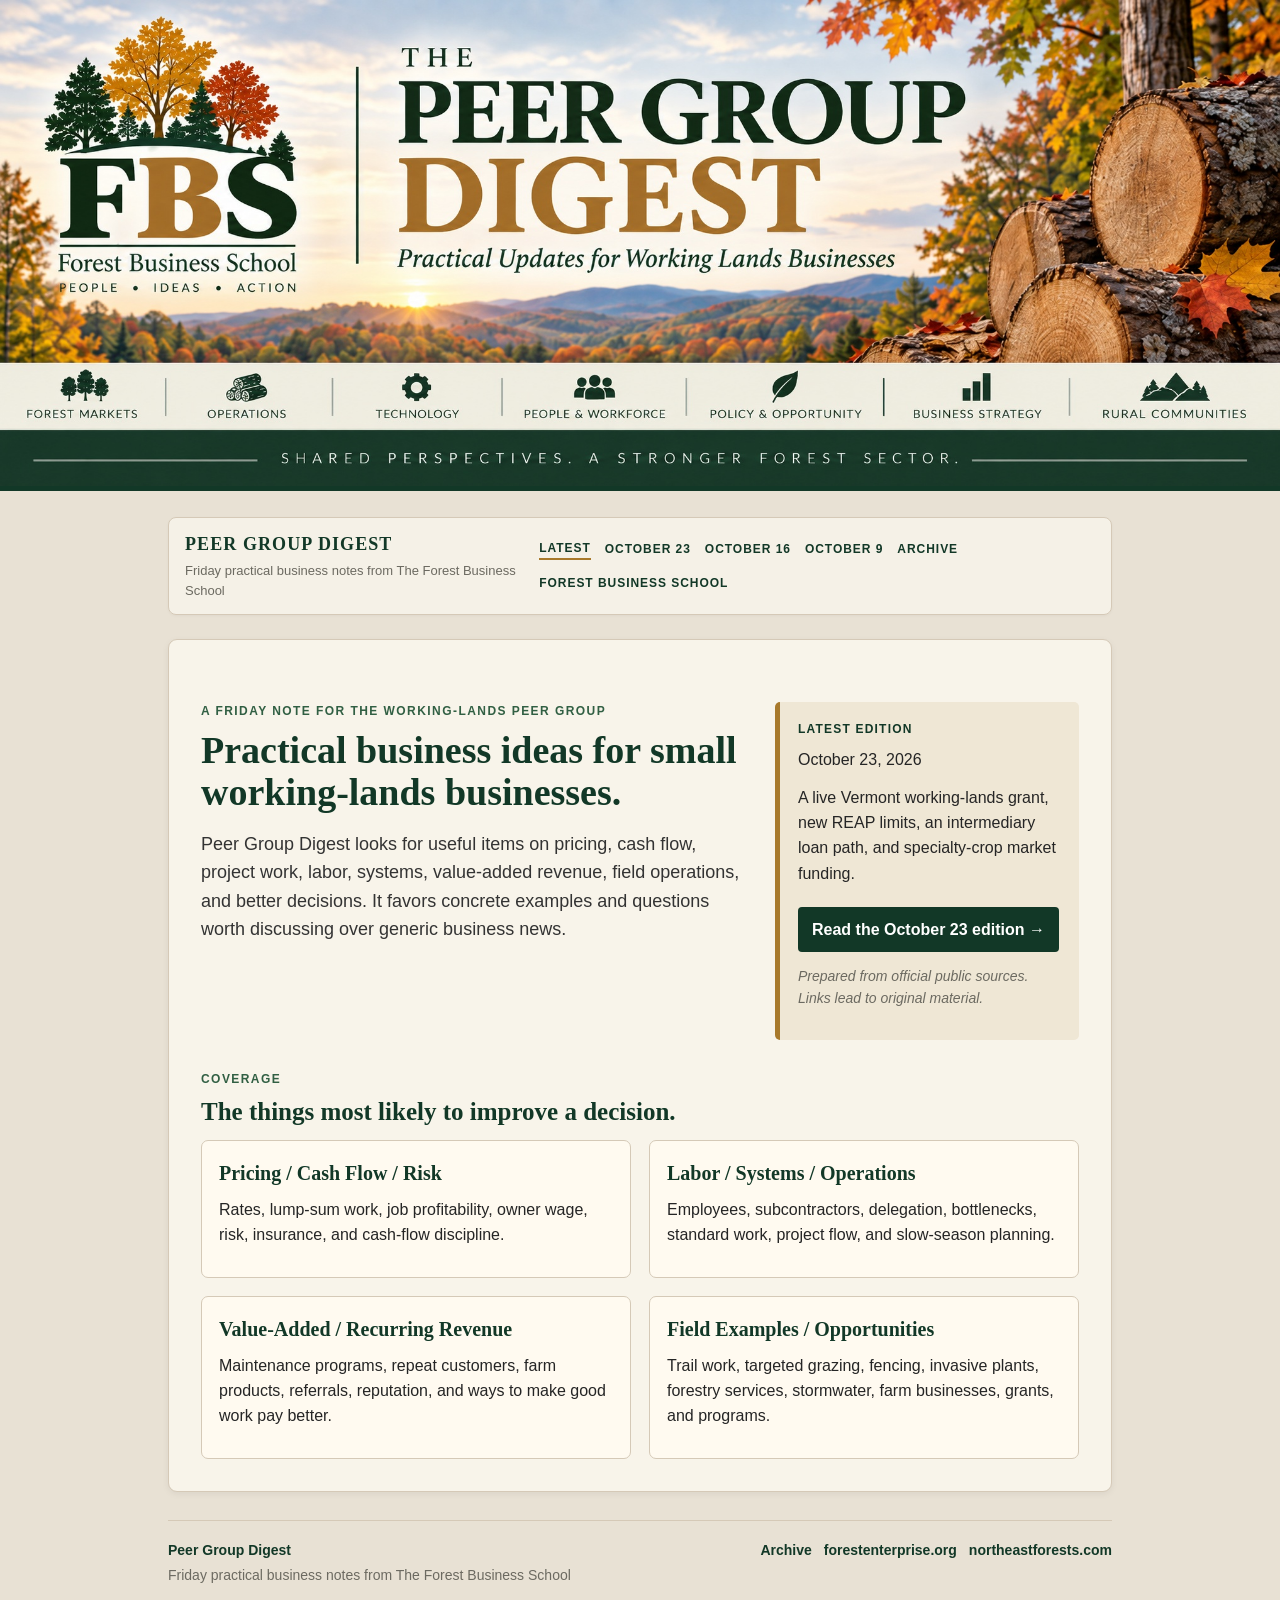
==== index.html @ 653878ef "Publish October 23 Peer Group Digest" ====
<!doctype html>
<html lang="en"><head><meta charset="utf-8"><meta name="viewport" content="width=device-width, initial-scale=1"><title>Peer Group Digest — The Forest Business School</title><meta name="description" content="A Friday practical business digest for Forest Business School peer group members."><link rel="canonical" href="https://peer.vtfbs.com/"><meta property="og:type" content="website"><meta property="og:title" content="Peer Group Digest"><meta property="og:description" content="Friday practical business notes for working-lands small business owners."><meta property="og:url" content="https://peer.vtfbs.com/"><meta property="og:image" content="https://peer.vtfbs.com/assets/peer-header.jpg"><meta name="twitter:card" content="summary_large_image"><meta name="twitter:image" content="https://peer.vtfbs.com/assets/peer-header.jpg"><meta name="theme-color" content="#123827"><link rel="stylesheet" href="/assets/styles.css?v=20260911b"></head><body>
<div class="image-masthead"><img src="/assets/peer-header.jpg?v=20260911" alt="The Peer Group Digest — Forest Business School"></div><div class="page-shell"><header class="site-header"><div class="brand-block"><a class="brand" href="/">Peer Group Digest</a><p class="tagline">Friday practical business notes from The Forest Business School</p></div><nav class="site-nav" aria-label="Primary navigation"><a class="active" href="/">Latest</a><a href="/2026/10/23/">October 23</a><a href="/2026/10/16/">October 16</a><a href="/2026/10/09/">October 9</a><a href="/archive/">Archive</a><a href="https://www.forestenterprise.org">Forest Business School</a></nav></header><main><section class="intro-grid"><div class="intro-copy"><p class="eyebrow">A Friday note for the working-lands peer group</p><h1>Practical business ideas for small working-lands businesses.</h1><p class="dek">Peer Group Digest looks for useful items on pricing, cash flow, project work, labor, systems, value-added revenue, field operations, and better decisions. It favors concrete examples and questions worth discussing over generic business news.</p></div><aside class="briefing-note"><p class="briefing-label">Latest edition</p><p>October 23, 2026</p><p>A live Vermont working-lands grant, new REAP limits, an intermediary loan path, and specialty-crop market funding.</p><p><a class="button-link" href="/2026/10/23/">Read the October 23 edition →</a></p><p class="source-note"><em>Prepared from official public sources. Links lead to original material.</em></p></aside></section><section class="coverage-section" aria-labelledby="coverage-heading"><p class="section-kicker">Coverage</p><h2 id="coverage-heading">The things most likely to improve a decision.</h2><div class="coverage-grid"><article><h3>Pricing / Cash Flow / Risk</h3><p>Rates, lump-sum work, job profitability, owner wage, risk, insurance, and cash-flow discipline.</p></article><article><h3>Labor / Systems / Operations</h3><p>Employees, subcontractors, delegation, bottlenecks, standard work, project flow, and slow-season planning.</p></article><article><h3>Value-Added / Recurring Revenue</h3><p>Maintenance programs, repeat customers, farm products, referrals, reputation, and ways to make good work pay better.</p></article><article><h3>Field Examples / Opportunities</h3><p>Trail work, targeted grazing, fencing, invasive plants, forestry services, stormwater, farm businesses, grants, and programs.</p></article></div></section></main><footer class="site-footer"><div><p class="footer-title">Peer Group Digest</p><p>Friday practical business notes from The Forest Business School</p></div><div class="footer-links"><a href="/archive/">Archive</a><a href="https://www.forestenterprise.org">forestenterprise.org</a><a href="https://www.northeastforests.com">northeastforests.com</a></div></footer></div></body></html>
---- assets/styles.css ----
:root{--forest:#123827;--forest-2:#244a34;--forest-3:#315f43;--gold:#a8792b;--paper:#f8f4ea;--bg:#e8e1d4;--ink:#252525;--muted:#6c6a61;--line:#d5c9b7;--accent:#efe7d5;--card:#fffaf0}*{box-sizing:border-box}html{scroll-behavior:smooth}body{margin:0;background:var(--bg);color:var(--ink);font-family:Arial,Helvetica,sans-serif;font-size:16px;line-height:1.58}.image-masthead{background:var(--forest);line-height:0;border-bottom:5px solid var(--forest)}.image-masthead img{display:block;width:100%;height:auto;margin:0 auto}.page-shell{max-width:980px;margin:0 auto;padding:26px 18px 42px}.site-header{display:flex;justify-content:space-between;gap:20px;align-items:center;background:rgba(248,244,234,.88);border:1px solid var(--line);border-radius:8px;padding:12px 16px;margin-bottom:24px;box-shadow:0 1px 3px rgba(0,0,0,.04)}.brand{font-family:Georgia,serif;font-size:18px;letter-spacing:.06em;text-decoration:none;color:var(--forest);font-weight:700;text-transform:uppercase}.tagline{margin:2px 0 0;color:var(--muted);font-size:13px}.site-nav{display:flex;gap:14px;flex-wrap:wrap;align-items:center}.site-nav a{font-size:12px;text-transform:uppercase;letter-spacing:.08em;color:var(--forest);text-decoration:none}.site-nav a.active{border-bottom:2px solid var(--gold)}main{background:var(--paper);border:1px solid var(--line);padding:32px;border-radius:9px;box-shadow:0 2px 7px rgba(0,0,0,.06)}.intro-grid{display:grid;grid-template-columns:1.7fr .95fr;gap:30px;align-items:start}.eyebrow,.section-kicker{font-size:12px;letter-spacing:.12em;text-transform:uppercase;color:var(--forest-3);font-weight:700;margin:0 0 8px}.intro-copy h1,.edition-header h1{font-family:Georgia,serif;color:var(--forest);font-size:38px;line-height:1.12;margin:0 0 16px}.dek{font-size:18px;color:#333;margin:0}.briefing-note{background:var(--accent);border-left:5px solid var(--gold);padding:18px;border-radius:5px}.briefing-label{font-size:12px;text-transform:uppercase;letter-spacing:.1em;color:var(--forest);font-weight:700;margin:0 0 8px}.source-note{color:var(--muted);font-size:14px}.coverage-section,.latest-section,section{margin-top:30px}.coverage-grid{display:grid;grid-template-columns:1fr 1fr;gap:18px}.coverage-grid article,.card{border:1px solid var(--line);background:var(--card);border-radius:7px;padding:17px}.coverage-grid h3,.card h3{font-family:Georgia,serif;color:var(--forest);margin:0 0 7px;font-size:20px}h2{font-family:Georgia,serif;color:var(--forest);font-size:25px;line-height:1.22;margin:0 0 12px}p{margin:0 0 13px}.morning-list{padding-left:20px;margin-top:8px}.morning-list li{margin-bottom:9px}.edition-header{border-bottom:1px solid var(--line);padding-bottom:18px;margin-top:0}.edition-header p{margin-bottom:6px}.item{border-top:1px solid var(--line);padding-top:24px}.item:first-of-type{border-top:0}.note{background:var(--card);border-left:4px solid var(--forest-3);padding:12px 14px;margin:10px 0;border-radius:4px}.note p{margin:0 0 6px}.note p:last-child{margin-bottom:0}a{color:var(--forest);font-weight:700}.read-edition{display:inline-block;margin-top:8px;text-decoration:none;color:var(--forest)}.button-link{display:inline-block;background:var(--forest);color:#fff!important;text-decoration:none;border-radius:4px;padding:10px 14px;margin-top:8px}.site-footer{display:flex;justify-content:space-between;gap:18px;border-top:1px solid var(--line);padding-top:18px;margin-top:28px;color:var(--muted);font-size:14px}.footer-title{font-weight:700;color:var(--forest);margin-bottom:2px}.footer-links{display:flex;gap:12px;flex-wrap:wrap}.footer-links a{color:var(--forest);text-decoration:none}@media(max-width:700px){.image-masthead{border-bottom-width:3px}.page-shell{padding:16px 12px 28px}.site-header,.site-footer{display:block}.site-nav{margin-top:12px}.brand{font-size:15px}.tagline{font-size:12px}main{padding:20px 16px}.intro-grid,.coverage-grid{grid-template-columns:1fr}.intro-copy h1,.edition-header h1{font-size:28px}.dek{font-size:16px}h2{font-size:22px}.coverage-grid article,.card{padding:14px}}
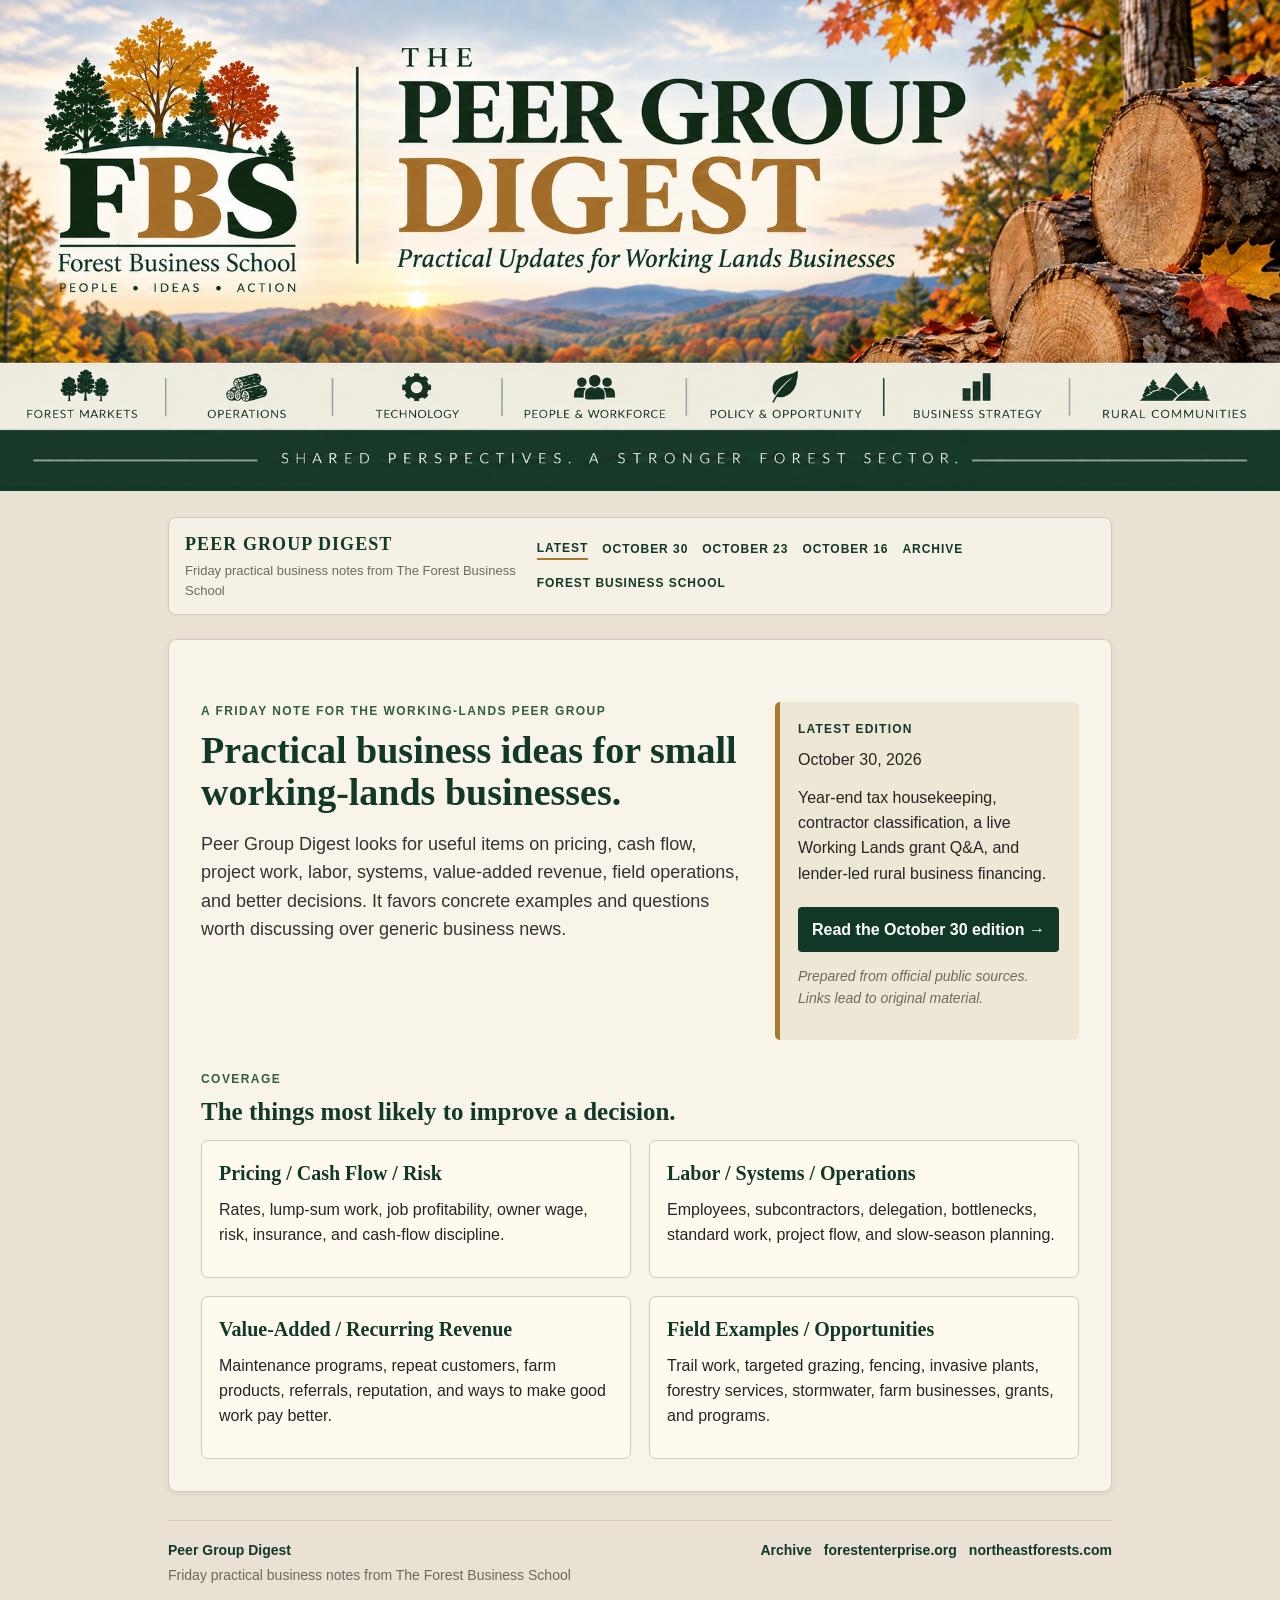
==== commit a10ca965: "Publish October 30 Peer Group Digest" ====
--- a/index.html
+++ b/index.html
@@ -1,3 +1,3 @@
 <!doctype html>
 <html lang="en"><head><meta charset="utf-8"><meta name="viewport" content="width=device-width, initial-scale=1"><title>Peer Group Digest — The Forest Business School</title><meta name="description" content="A Friday practical business digest for Forest Business School peer group members."><link rel="canonical" href="https://peer.vtfbs.com/"><meta property="og:type" content="website"><meta property="og:title" content="Peer Group Digest"><meta property="og:description" content="Friday practical business notes for working-lands small business owners."><meta property="og:url" content="https://peer.vtfbs.com/"><meta property="og:image" content="https://peer.vtfbs.com/assets/peer-header.jpg"><meta name="twitter:card" content="summary_large_image"><meta name="twitter:image" content="https://peer.vtfbs.com/assets/peer-header.jpg"><meta name="theme-color" content="#123827"><link rel="stylesheet" href="/assets/styles.css?v=20260911b"></head><body>
-<div class="image-masthead"><img src="/assets/peer-header.jpg?v=20260911" alt="The Peer Group Digest — Forest Business School"></div><div class="page-shell"><header class="site-header"><div class="brand-block"><a class="brand" href="/">Peer Group Digest</a><p class="tagline">Friday practical business notes from The Forest Business School</p></div><nav class="site-nav" aria-label="Primary navigation"><a class="active" href="/">Latest</a><a href="/2026/10/23/">October 23</a><a href="/2026/10/16/">October 16</a><a href="/2026/10/09/">October 9</a><a href="/archive/">Archive</a><a href="https://www.forestenterprise.org">Forest Business School</a></nav></header><main><section class="intro-grid"><div class="intro-copy"><p class="eyebrow">A Friday note for the working-lands peer group</p><h1>Practical business ideas for small working-lands businesses.</h1><p class="dek">Peer Group Digest looks for useful items on pricing, cash flow, project work, labor, systems, value-added revenue, field operations, and better decisions. It favors concrete examples and questions worth discussing over generic business news.</p></div><aside class="briefing-note"><p class="briefing-label">Latest edition</p><p>October 23, 2026</p><p>A live Vermont working-lands grant, new REAP limits, an intermediary loan path, and specialty-crop market funding.</p><p><a class="button-link" href="/2026/10/23/">Read the October 23 edition →</a></p><p class="source-note"><em>Prepared from official public sources. Links lead to original material.</em></p></aside></section><section class="coverage-section" aria-labelledby="coverage-heading"><p class="section-kicker">Coverage</p><h2 id="coverage-heading">The things most likely to improve a decision.</h2><div class="coverage-grid"><article><h3>Pricing / Cash Flow / Risk</h3><p>Rates, lump-sum work, job profitability, owner wage, risk, insurance, and cash-flow discipline.</p></article><article><h3>Labor / Systems / Operations</h3><p>Employees, subcontractors, delegation, bottlenecks, standard work, project flow, and slow-season planning.</p></article><article><h3>Value-Added / Recurring Revenue</h3><p>Maintenance programs, repeat customers, farm products, referrals, reputation, and ways to make good work pay better.</p></article><article><h3>Field Examples / Opportunities</h3><p>Trail work, targeted grazing, fencing, invasive plants, forestry services, stormwater, farm businesses, grants, and programs.</p></article></div></section></main><footer class="site-footer"><div><p class="footer-title">Peer Group Digest</p><p>Friday practical business notes from The Forest Business School</p></div><div class="footer-links"><a href="/archive/">Archive</a><a href="https://www.forestenterprise.org">forestenterprise.org</a><a href="https://www.northeastforests.com">northeastforests.com</a></div></footer></div></body></html>
+<div class="image-masthead"><img src="/assets/peer-header.jpg?v=20260911" alt="The Peer Group Digest — Forest Business School"></div><div class="page-shell"><header class="site-header"><div class="brand-block"><a class="brand" href="/">Peer Group Digest</a><p class="tagline">Friday practical business notes from The Forest Business School</p></div><nav class="site-nav" aria-label="Primary navigation"><a class="active" href="/">Latest</a><a href="/2026/10/30/">October 30</a><a href="/2026/10/23/">October 23</a><a href="/2026/10/16/">October 16</a><a href="/archive/">Archive</a><a href="https://www.forestenterprise.org">Forest Business School</a></nav></header><main><section class="intro-grid"><div class="intro-copy"><p class="eyebrow">A Friday note for the working-lands peer group</p><h1>Practical business ideas for small working-lands businesses.</h1><p class="dek">Peer Group Digest looks for useful items on pricing, cash flow, project work, labor, systems, value-added revenue, field operations, and better decisions. It favors concrete examples and questions worth discussing over generic business news.</p></div><aside class="briefing-note"><p class="briefing-label">Latest edition</p><p>October 30, 2026</p><p>Year-end tax housekeeping, contractor classification, a live Working Lands grant Q&amp;A, and lender-led rural business financing.</p><p><a class="button-link" href="/2026/10/30/">Read the October 30 edition →</a></p><p class="source-note"><em>Prepared from official public sources. Links lead to original material.</em></p></aside></section><section class="coverage-section" aria-labelledby="coverage-heading"><p class="section-kicker">Coverage</p><h2 id="coverage-heading">The things most likely to improve a decision.</h2><div class="coverage-grid"><article><h3>Pricing / Cash Flow / Risk</h3><p>Rates, lump-sum work, job profitability, owner wage, risk, insurance, and cash-flow discipline.</p></article><article><h3>Labor / Systems / Operations</h3><p>Employees, subcontractors, delegation, bottlenecks, standard work, project flow, and slow-season planning.</p></article><article><h3>Value-Added / Recurring Revenue</h3><p>Maintenance programs, repeat customers, farm products, referrals, reputation, and ways to make good work pay better.</p></article><article><h3>Field Examples / Opportunities</h3><p>Trail work, targeted grazing, fencing, invasive plants, forestry services, stormwater, farm businesses, grants, and programs.</p></article></div></section></main><footer class="site-footer"><div><p class="footer-title">Peer Group Digest</p><p>Friday practical business notes from The Forest Business School</p></div><div class="footer-links"><a href="/archive/">Archive</a><a href="https://www.forestenterprise.org">forestenterprise.org</a><a href="https://www.northeastforests.com">northeastforests.com</a></div></footer></div></body></html>
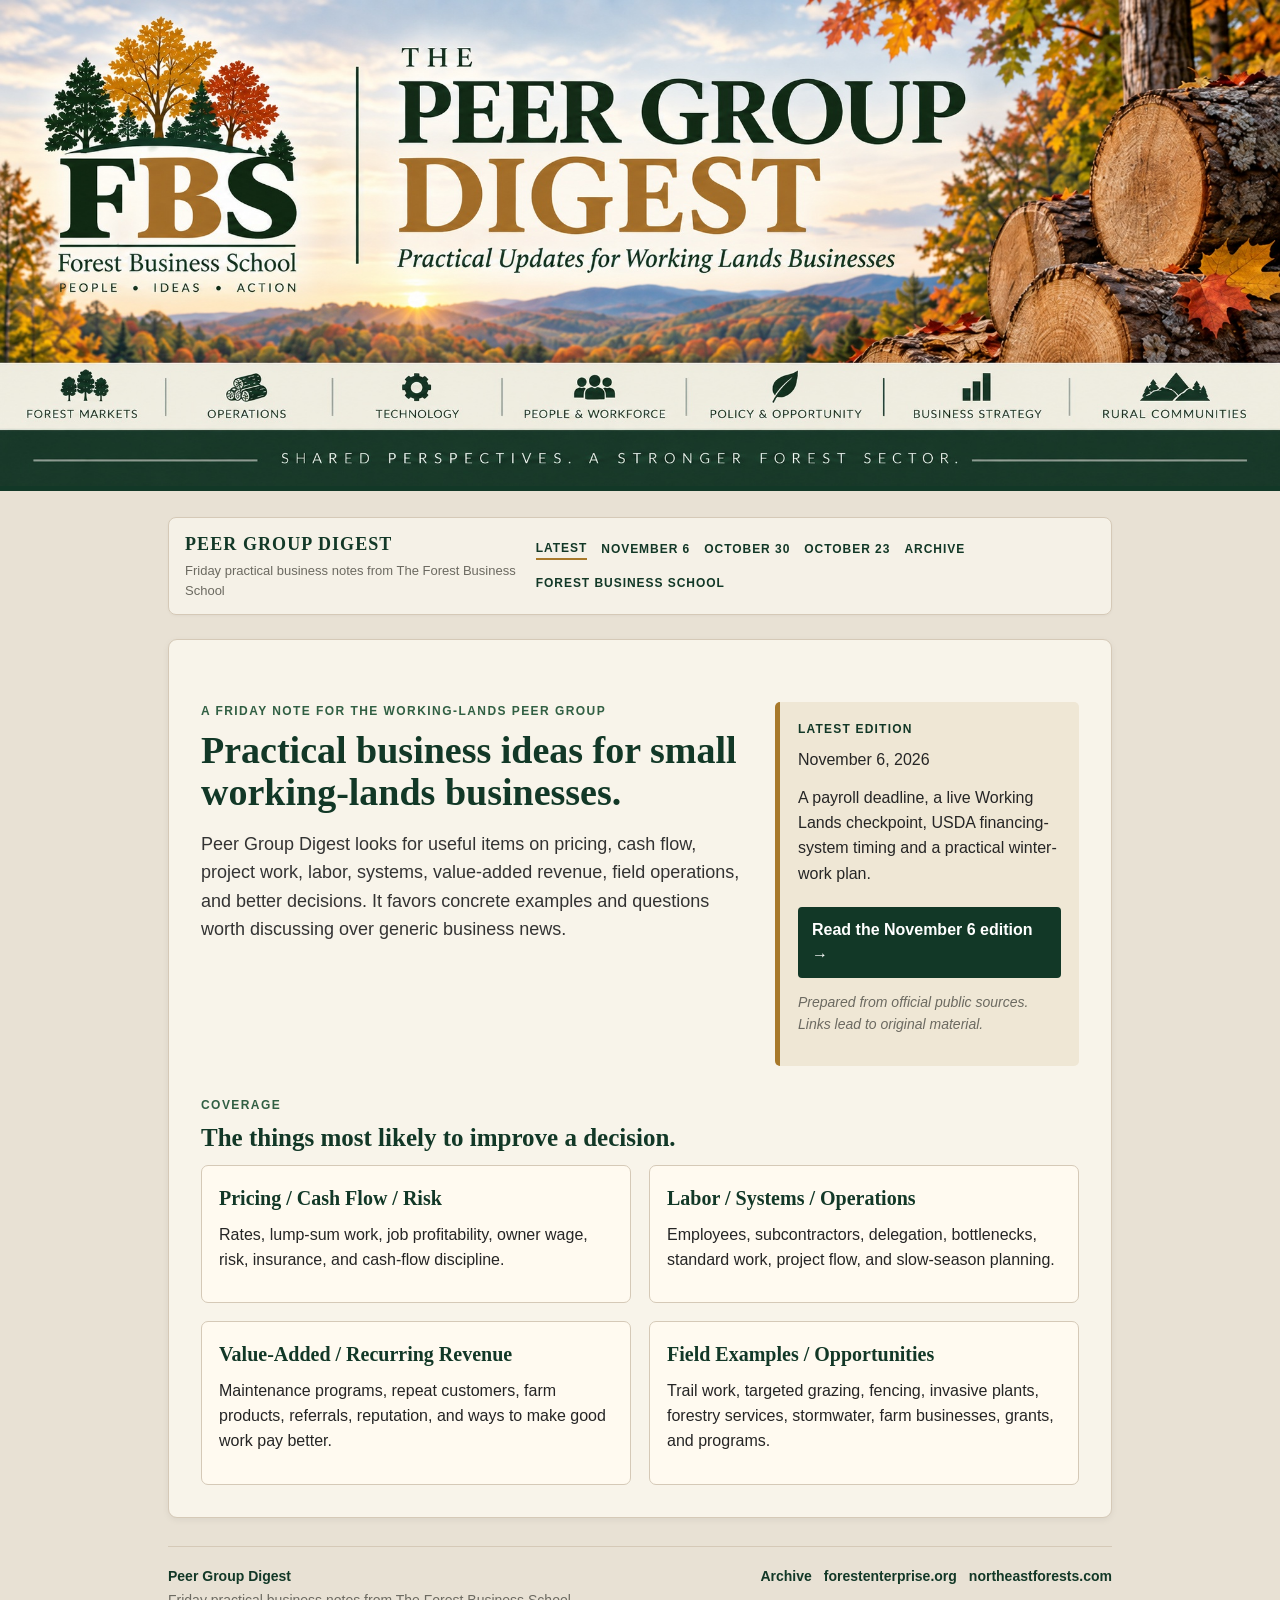
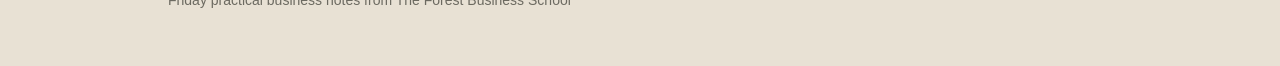
==== commit 50978bd0: "Publish November 6 Peer Group Digest" ====
--- a/index.html
+++ b/index.html
@@ -1,3 +1,3 @@
 <!doctype html>
 <html lang="en"><head><meta charset="utf-8"><meta name="viewport" content="width=device-width, initial-scale=1"><title>Peer Group Digest — The Forest Business School</title><meta name="description" content="A Friday practical business digest for Forest Business School peer group members."><link rel="canonical" href="https://peer.vtfbs.com/"><meta property="og:type" content="website"><meta property="og:title" content="Peer Group Digest"><meta property="og:description" content="Friday practical business notes for working-lands small business owners."><meta property="og:url" content="https://peer.vtfbs.com/"><meta property="og:image" content="https://peer.vtfbs.com/assets/peer-header.jpg"><meta name="twitter:card" content="summary_large_image"><meta name="twitter:image" content="https://peer.vtfbs.com/assets/peer-header.jpg"><meta name="theme-color" content="#123827"><link rel="stylesheet" href="/assets/styles.css?v=20260911b"></head><body>
-<div class="image-masthead"><img src="/assets/peer-header.jpg?v=20260911" alt="The Peer Group Digest — Forest Business School"></div><div class="page-shell"><header class="site-header"><div class="brand-block"><a class="brand" href="/">Peer Group Digest</a><p class="tagline">Friday practical business notes from The Forest Business School</p></div><nav class="site-nav" aria-label="Primary navigation"><a class="active" href="/">Latest</a><a href="/2026/10/30/">October 30</a><a href="/2026/10/23/">October 23</a><a href="/2026/10/16/">October 16</a><a href="/archive/">Archive</a><a href="https://www.forestenterprise.org">Forest Business School</a></nav></header><main><section class="intro-grid"><div class="intro-copy"><p class="eyebrow">A Friday note for the working-lands peer group</p><h1>Practical business ideas for small working-lands businesses.</h1><p class="dek">Peer Group Digest looks for useful items on pricing, cash flow, project work, labor, systems, value-added revenue, field operations, and better decisions. It favors concrete examples and questions worth discussing over generic business news.</p></div><aside class="briefing-note"><p class="briefing-label">Latest edition</p><p>October 30, 2026</p><p>Year-end tax housekeeping, contractor classification, a live Working Lands grant Q&amp;A, and lender-led rural business financing.</p><p><a class="button-link" href="/2026/10/30/">Read the October 30 edition →</a></p><p class="source-note"><em>Prepared from official public sources. Links lead to original material.</em></p></aside></section><section class="coverage-section" aria-labelledby="coverage-heading"><p class="section-kicker">Coverage</p><h2 id="coverage-heading">The things most likely to improve a decision.</h2><div class="coverage-grid"><article><h3>Pricing / Cash Flow / Risk</h3><p>Rates, lump-sum work, job profitability, owner wage, risk, insurance, and cash-flow discipline.</p></article><article><h3>Labor / Systems / Operations</h3><p>Employees, subcontractors, delegation, bottlenecks, standard work, project flow, and slow-season planning.</p></article><article><h3>Value-Added / Recurring Revenue</h3><p>Maintenance programs, repeat customers, farm products, referrals, reputation, and ways to make good work pay better.</p></article><article><h3>Field Examples / Opportunities</h3><p>Trail work, targeted grazing, fencing, invasive plants, forestry services, stormwater, farm businesses, grants, and programs.</p></article></div></section></main><footer class="site-footer"><div><p class="footer-title">Peer Group Digest</p><p>Friday practical business notes from The Forest Business School</p></div><div class="footer-links"><a href="/archive/">Archive</a><a href="https://www.forestenterprise.org">forestenterprise.org</a><a href="https://www.northeastforests.com">northeastforests.com</a></div></footer></div></body></html>
+<div class="image-masthead"><img src="/assets/peer-header.jpg?v=20260911" alt="The Peer Group Digest — Forest Business School"></div><div class="page-shell"><header class="site-header"><div class="brand-block"><a class="brand" href="/">Peer Group Digest</a><p class="tagline">Friday practical business notes from The Forest Business School</p></div><nav class="site-nav" aria-label="Primary navigation"><a class="active" href="/">Latest</a><a href="/2026/11/06/">November 6</a><a href="/2026/10/30/">October 30</a><a href="/2026/10/23/">October 23</a><a href="/archive/">Archive</a><a href="https://www.forestenterprise.org">Forest Business School</a></nav></header><main><section class="intro-grid"><div class="intro-copy"><p class="eyebrow">A Friday note for the working-lands peer group</p><h1>Practical business ideas for small working-lands businesses.</h1><p class="dek">Peer Group Digest looks for useful items on pricing, cash flow, project work, labor, systems, value-added revenue, field operations, and better decisions. It favors concrete examples and questions worth discussing over generic business news.</p></div><aside class="briefing-note"><p class="briefing-label">Latest edition</p><p>November 6, 2026</p><p>A payroll deadline, a live Working Lands checkpoint, USDA financing-system timing and a practical winter-work plan.</p><p><a class="button-link" href="/2026/11/06/">Read the November 6 edition →</a></p><p class="source-note"><em>Prepared from official public sources. Links lead to original material.</em></p></aside></section><section class="coverage-section" aria-labelledby="coverage-heading"><p class="section-kicker">Coverage</p><h2 id="coverage-heading">The things most likely to improve a decision.</h2><div class="coverage-grid"><article><h3>Pricing / Cash Flow / Risk</h3><p>Rates, lump-sum work, job profitability, owner wage, risk, insurance, and cash-flow discipline.</p></article><article><h3>Labor / Systems / Operations</h3><p>Employees, subcontractors, delegation, bottlenecks, standard work, project flow, and slow-season planning.</p></article><article><h3>Value-Added / Recurring Revenue</h3><p>Maintenance programs, repeat customers, farm products, referrals, reputation, and ways to make good work pay better.</p></article><article><h3>Field Examples / Opportunities</h3><p>Trail work, targeted grazing, fencing, invasive plants, forestry services, stormwater, farm businesses, grants, and programs.</p></article></div></section></main><footer class="site-footer"><div><p class="footer-title">Peer Group Digest</p><p>Friday practical business notes from The Forest Business School</p></div><div class="footer-links"><a href="/archive/">Archive</a><a href="https://www.forestenterprise.org">forestenterprise.org</a><a href="https://www.northeastforests.com">northeastforests.com</a></div></footer></div></body></html>
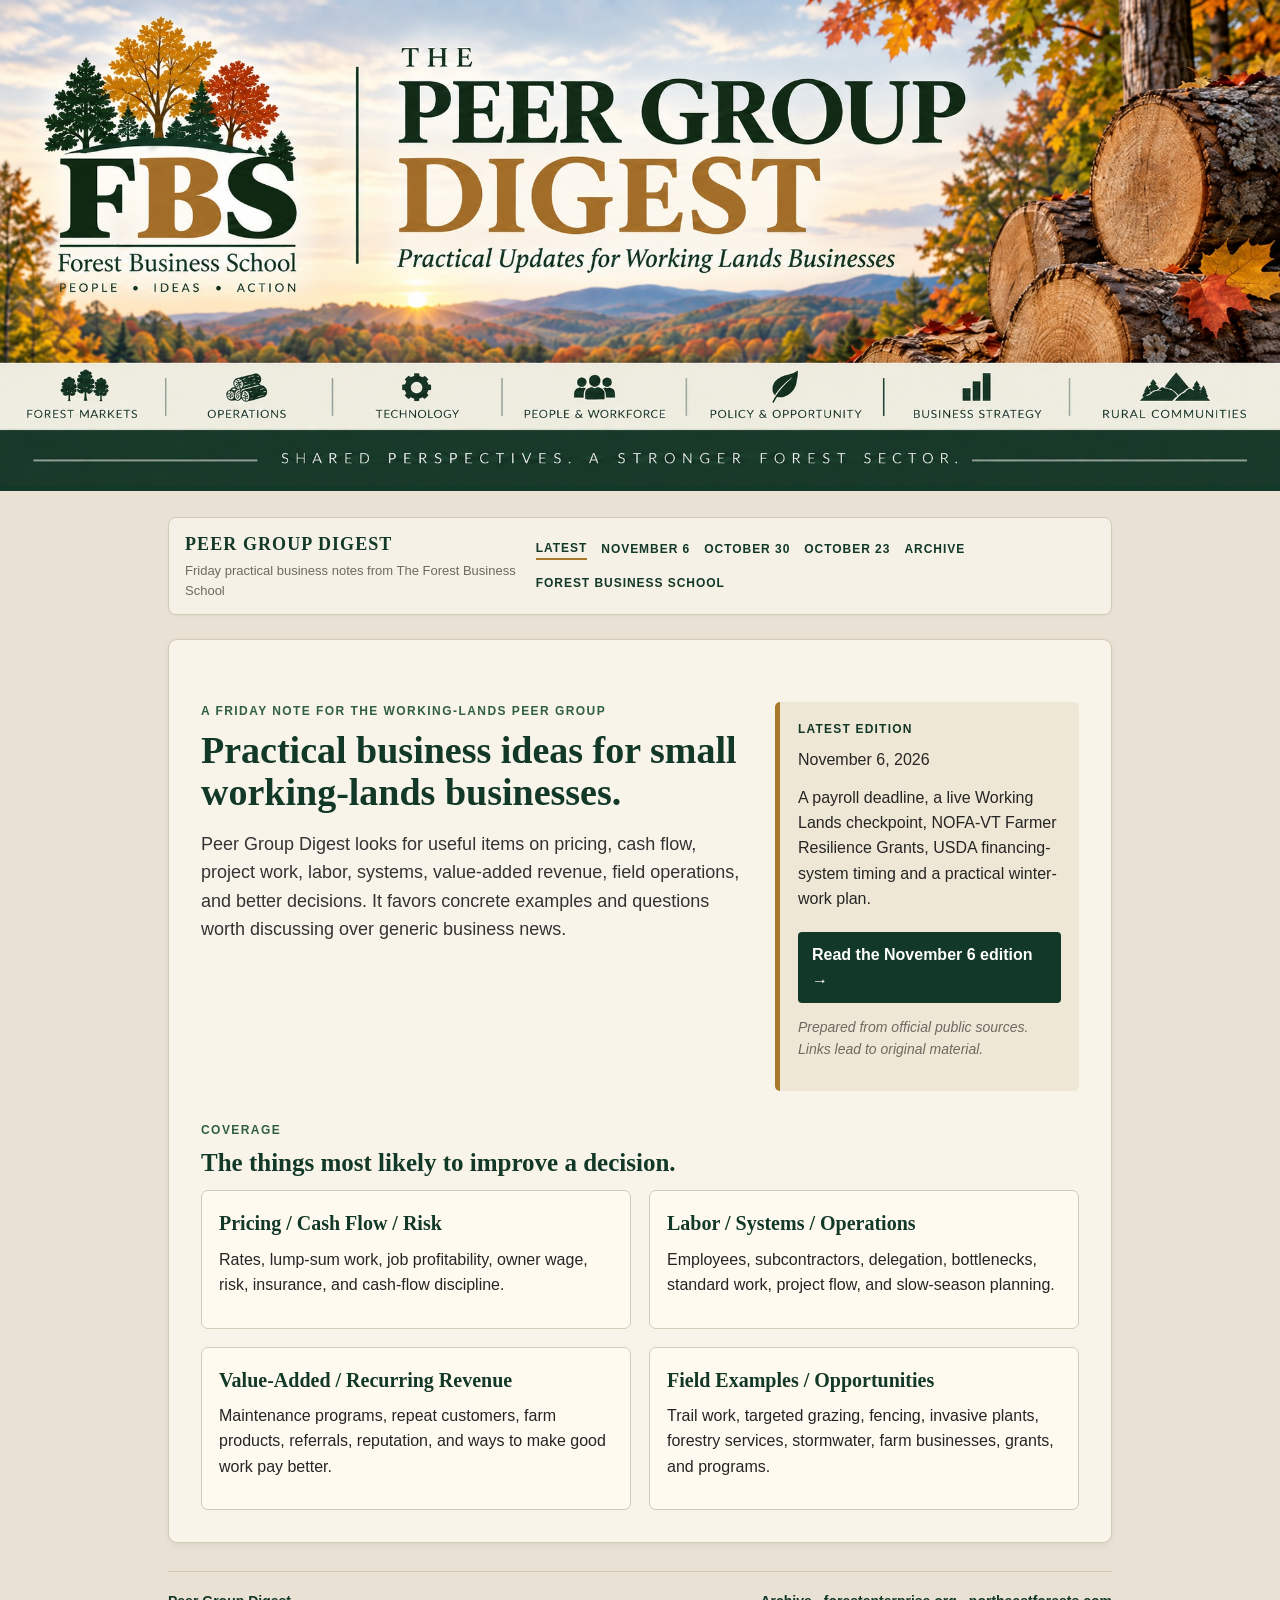
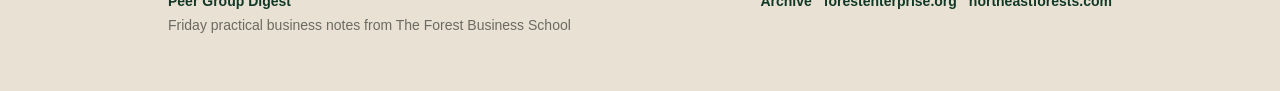
==== commit bc2c4fcf: "Include NOFA-VT Farmer Resilience Grants in November 6 digest" ====
--- a/index.html
+++ b/index.html
@@ -1,3 +1,3 @@
 <!doctype html>
 <html lang="en"><head><meta charset="utf-8"><meta name="viewport" content="width=device-width, initial-scale=1"><title>Peer Group Digest — The Forest Business School</title><meta name="description" content="A Friday practical business digest for Forest Business School peer group members."><link rel="canonical" href="https://peer.vtfbs.com/"><meta property="og:type" content="website"><meta property="og:title" content="Peer Group Digest"><meta property="og:description" content="Friday practical business notes for working-lands small business owners."><meta property="og:url" content="https://peer.vtfbs.com/"><meta property="og:image" content="https://peer.vtfbs.com/assets/peer-header.jpg"><meta name="twitter:card" content="summary_large_image"><meta name="twitter:image" content="https://peer.vtfbs.com/assets/peer-header.jpg"><meta name="theme-color" content="#123827"><link rel="stylesheet" href="/assets/styles.css?v=20260911b"></head><body>
-<div class="image-masthead"><img src="/assets/peer-header.jpg?v=20260911" alt="The Peer Group Digest — Forest Business School"></div><div class="page-shell"><header class="site-header"><div class="brand-block"><a class="brand" href="/">Peer Group Digest</a><p class="tagline">Friday practical business notes from The Forest Business School</p></div><nav class="site-nav" aria-label="Primary navigation"><a class="active" href="/">Latest</a><a href="/2026/11/06/">November 6</a><a href="/2026/10/30/">October 30</a><a href="/2026/10/23/">October 23</a><a href="/archive/">Archive</a><a href="https://www.forestenterprise.org">Forest Business School</a></nav></header><main><section class="intro-grid"><div class="intro-copy"><p class="eyebrow">A Friday note for the working-lands peer group</p><h1>Practical business ideas for small working-lands businesses.</h1><p class="dek">Peer Group Digest looks for useful items on pricing, cash flow, project work, labor, systems, value-added revenue, field operations, and better decisions. It favors concrete examples and questions worth discussing over generic business news.</p></div><aside class="briefing-note"><p class="briefing-label">Latest edition</p><p>November 6, 2026</p><p>A payroll deadline, a live Working Lands checkpoint, USDA financing-system timing and a practical winter-work plan.</p><p><a class="button-link" href="/2026/11/06/">Read the November 6 edition →</a></p><p class="source-note"><em>Prepared from official public sources. Links lead to original material.</em></p></aside></section><section class="coverage-section" aria-labelledby="coverage-heading"><p class="section-kicker">Coverage</p><h2 id="coverage-heading">The things most likely to improve a decision.</h2><div class="coverage-grid"><article><h3>Pricing / Cash Flow / Risk</h3><p>Rates, lump-sum work, job profitability, owner wage, risk, insurance, and cash-flow discipline.</p></article><article><h3>Labor / Systems / Operations</h3><p>Employees, subcontractors, delegation, bottlenecks, standard work, project flow, and slow-season planning.</p></article><article><h3>Value-Added / Recurring Revenue</h3><p>Maintenance programs, repeat customers, farm products, referrals, reputation, and ways to make good work pay better.</p></article><article><h3>Field Examples / Opportunities</h3><p>Trail work, targeted grazing, fencing, invasive plants, forestry services, stormwater, farm businesses, grants, and programs.</p></article></div></section></main><footer class="site-footer"><div><p class="footer-title">Peer Group Digest</p><p>Friday practical business notes from The Forest Business School</p></div><div class="footer-links"><a href="/archive/">Archive</a><a href="https://www.forestenterprise.org">forestenterprise.org</a><a href="https://www.northeastforests.com">northeastforests.com</a></div></footer></div></body></html>
+<div class="image-masthead"><img src="/assets/peer-header.jpg?v=20260911" alt="The Peer Group Digest — Forest Business School"></div><div class="page-shell"><header class="site-header"><div class="brand-block"><a class="brand" href="/">Peer Group Digest</a><p class="tagline">Friday practical business notes from The Forest Business School</p></div><nav class="site-nav" aria-label="Primary navigation"><a class="active" href="/">Latest</a><a href="/2026/11/06/">November 6</a><a href="/2026/10/30/">October 30</a><a href="/2026/10/23/">October 23</a><a href="/archive/">Archive</a><a href="https://www.forestenterprise.org">Forest Business School</a></nav></header><main><section class="intro-grid"><div class="intro-copy"><p class="eyebrow">A Friday note for the working-lands peer group</p><h1>Practical business ideas for small working-lands businesses.</h1><p class="dek">Peer Group Digest looks for useful items on pricing, cash flow, project work, labor, systems, value-added revenue, field operations, and better decisions. It favors concrete examples and questions worth discussing over generic business news.</p></div><aside class="briefing-note"><p class="briefing-label">Latest edition</p><p>November 6, 2026</p><p>A payroll deadline, a live Working Lands checkpoint, NOFA-VT Farmer Resilience Grants, USDA financing-system timing and a practical winter-work plan.</p><p><a class="button-link" href="/2026/11/06/">Read the November 6 edition →</a></p><p class="source-note"><em>Prepared from official public sources. Links lead to original material.</em></p></aside></section><section class="coverage-section" aria-labelledby="coverage-heading"><p class="section-kicker">Coverage</p><h2 id="coverage-heading">The things most likely to improve a decision.</h2><div class="coverage-grid"><article><h3>Pricing / Cash Flow / Risk</h3><p>Rates, lump-sum work, job profitability, owner wage, risk, insurance, and cash-flow discipline.</p></article><article><h3>Labor / Systems / Operations</h3><p>Employees, subcontractors, delegation, bottlenecks, standard work, project flow, and slow-season planning.</p></article><article><h3>Value-Added / Recurring Revenue</h3><p>Maintenance programs, repeat customers, farm products, referrals, reputation, and ways to make good work pay better.</p></article><article><h3>Field Examples / Opportunities</h3><p>Trail work, targeted grazing, fencing, invasive plants, forestry services, stormwater, farm businesses, grants, and programs.</p></article></div></section></main><footer class="site-footer"><div><p class="footer-title">Peer Group Digest</p><p>Friday practical business notes from The Forest Business School</p></div><div class="footer-links"><a href="/archive/">Archive</a><a href="https://www.forestenterprise.org">forestenterprise.org</a><a href="https://www.northeastforests.com">northeastforests.com</a></div></footer></div></body></html>
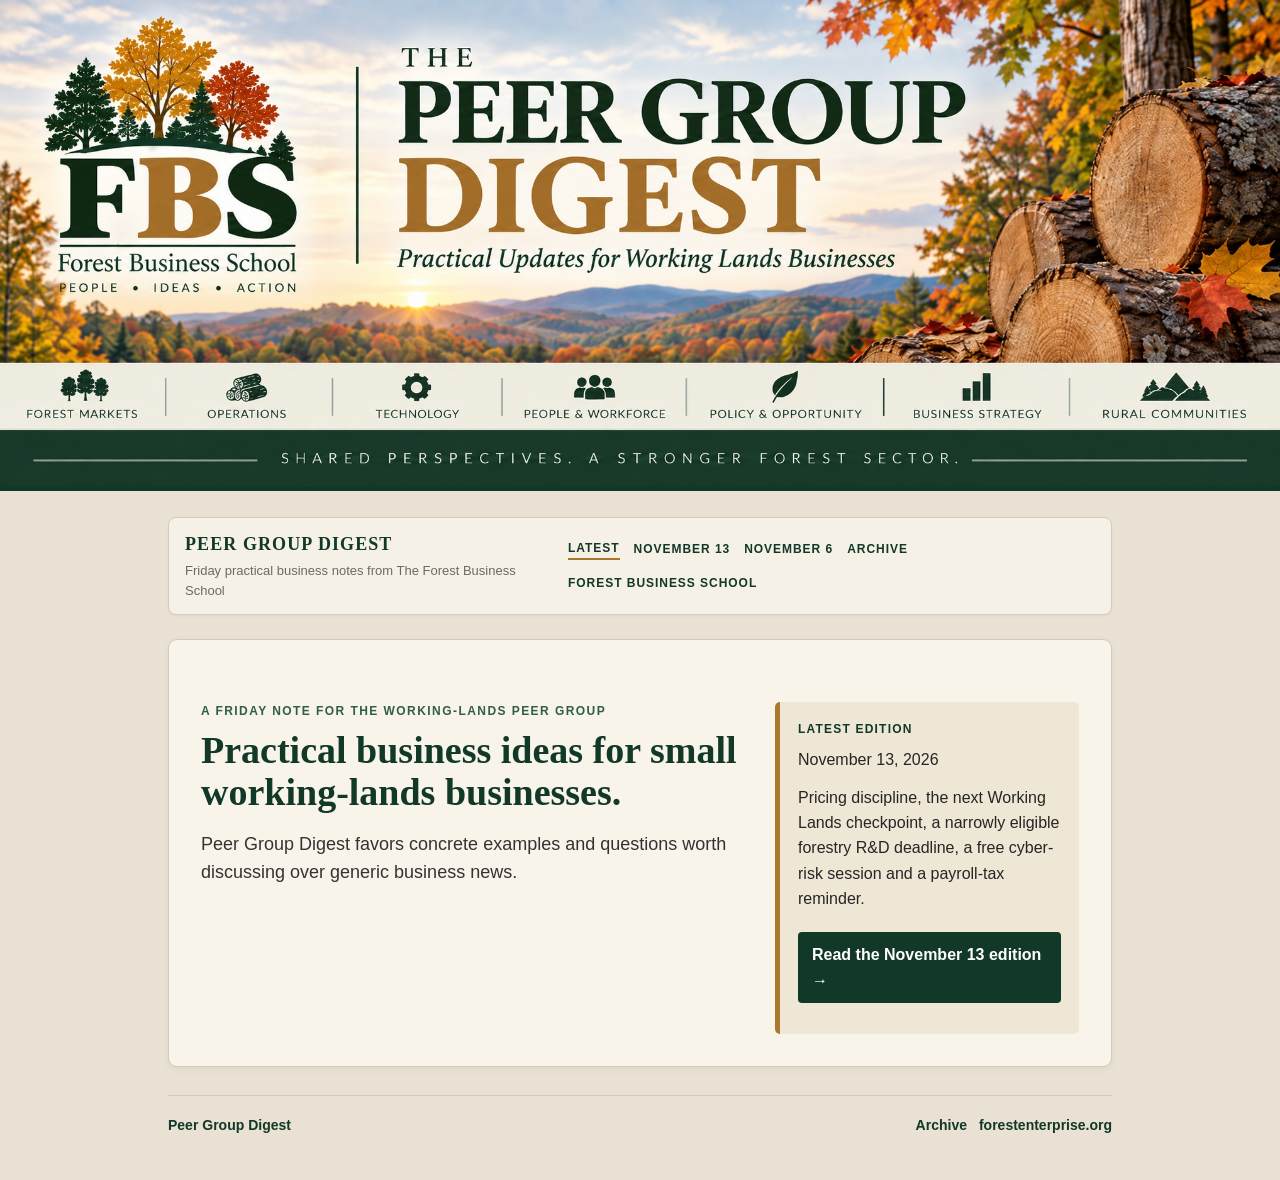
==== commit ea8de983: "Publish November 13 Peer Group Digest" ====
--- a/index.html
+++ b/index.html
@@ -1,3 +1 @@
-<!doctype html>
-<html lang="en"><head><meta charset="utf-8"><meta name="viewport" content="width=device-width, initial-scale=1"><title>Peer Group Digest — The Forest Business School</title><meta name="description" content="A Friday practical business digest for Forest Business School peer group members."><link rel="canonical" href="https://peer.vtfbs.com/"><meta property="og:type" content="website"><meta property="og:title" content="Peer Group Digest"><meta property="og:description" content="Friday practical business notes for working-lands small business owners."><meta property="og:url" content="https://peer.vtfbs.com/"><meta property="og:image" content="https://peer.vtfbs.com/assets/peer-header.jpg"><meta name="twitter:card" content="summary_large_image"><meta name="twitter:image" content="https://peer.vtfbs.com/assets/peer-header.jpg"><meta name="theme-color" content="#123827"><link rel="stylesheet" href="/assets/styles.css?v=20260911b"></head><body>
-<div class="image-masthead"><img src="/assets/peer-header.jpg?v=20260911" alt="The Peer Group Digest — Forest Business School"></div><div class="page-shell"><header class="site-header"><div class="brand-block"><a class="brand" href="/">Peer Group Digest</a><p class="tagline">Friday practical business notes from The Forest Business School</p></div><nav class="site-nav" aria-label="Primary navigation"><a class="active" href="/">Latest</a><a href="/2026/11/06/">November 6</a><a href="/2026/10/30/">October 30</a><a href="/2026/10/23/">October 23</a><a href="/archive/">Archive</a><a href="https://www.forestenterprise.org">Forest Business School</a></nav></header><main><section class="intro-grid"><div class="intro-copy"><p class="eyebrow">A Friday note for the working-lands peer group</p><h1>Practical business ideas for small working-lands businesses.</h1><p class="dek">Peer Group Digest looks for useful items on pricing, cash flow, project work, labor, systems, value-added revenue, field operations, and better decisions. It favors concrete examples and questions worth discussing over generic business news.</p></div><aside class="briefing-note"><p class="briefing-label">Latest edition</p><p>November 6, 2026</p><p>A payroll deadline, a live Working Lands checkpoint, NOFA-VT Farmer Resilience Grants, USDA financing-system timing and a practical winter-work plan.</p><p><a class="button-link" href="/2026/11/06/">Read the November 6 edition →</a></p><p class="source-note"><em>Prepared from official public sources. Links lead to original material.</em></p></aside></section><section class="coverage-section" aria-labelledby="coverage-heading"><p class="section-kicker">Coverage</p><h2 id="coverage-heading">The things most likely to improve a decision.</h2><div class="coverage-grid"><article><h3>Pricing / Cash Flow / Risk</h3><p>Rates, lump-sum work, job profitability, owner wage, risk, insurance, and cash-flow discipline.</p></article><article><h3>Labor / Systems / Operations</h3><p>Employees, subcontractors, delegation, bottlenecks, standard work, project flow, and slow-season planning.</p></article><article><h3>Value-Added / Recurring Revenue</h3><p>Maintenance programs, repeat customers, farm products, referrals, reputation, and ways to make good work pay better.</p></article><article><h3>Field Examples / Opportunities</h3><p>Trail work, targeted grazing, fencing, invasive plants, forestry services, stormwater, farm businesses, grants, and programs.</p></article></div></section></main><footer class="site-footer"><div><p class="footer-title">Peer Group Digest</p><p>Friday practical business notes from The Forest Business School</p></div><div class="footer-links"><a href="/archive/">Archive</a><a href="https://www.forestenterprise.org">forestenterprise.org</a><a href="https://www.northeastforests.com">northeastforests.com</a></div></footer></div></body></html>
+<!doctype html><html lang="en"><head><meta charset="utf-8"><meta name="viewport" content="width=device-width, initial-scale=1"><title>Peer Group Digest — The Forest Business School</title><meta name="description" content="A Friday practical business digest for Forest Business School peer group members."><link rel="canonical" href="https://peer.vtfbs.com/"><meta name="theme-color" content="#123827"><link rel="stylesheet" href="/assets/styles.css?v=20260911b"></head><body><div class="image-masthead"><img src="/assets/peer-header.jpg?v=20260911" alt="The Peer Group Digest — Forest Business School"></div><div class="page-shell"><header class="site-header"><div class="brand-block"><a class="brand" href="/">Peer Group Digest</a><p class="tagline">Friday practical business notes from The Forest Business School</p></div><nav class="site-nav"><a class="active" href="/">Latest</a><a href="/2026/11/13/">November 13</a><a href="/2026/11/06/">November 6</a><a href="/archive/">Archive</a><a href="https://www.forestenterprise.org">Forest Business School</a></nav></header><main><section class="intro-grid"><div class="intro-copy"><p class="eyebrow">A Friday note for the working-lands peer group</p><h1>Practical business ideas for small working-lands businesses.</h1><p class="dek">Peer Group Digest favors concrete examples and questions worth discussing over generic business news.</p></div><aside class="briefing-note"><p class="briefing-label">Latest edition</p><p>November 13, 2026</p><p>Pricing discipline, the next Working Lands checkpoint, a narrowly eligible forestry R&D deadline, a free cyber-risk session and a payroll-tax reminder.</p><p><a class="button-link" href="/2026/11/13/">Read the November 13 edition →</a></p></aside></section></main><footer class="site-footer"><div><p class="footer-title">Peer Group Digest</p></div><div class="footer-links"><a href="/archive/">Archive</a><a href="https://www.forestenterprise.org">forestenterprise.org</a></div></footer></div></body></html>
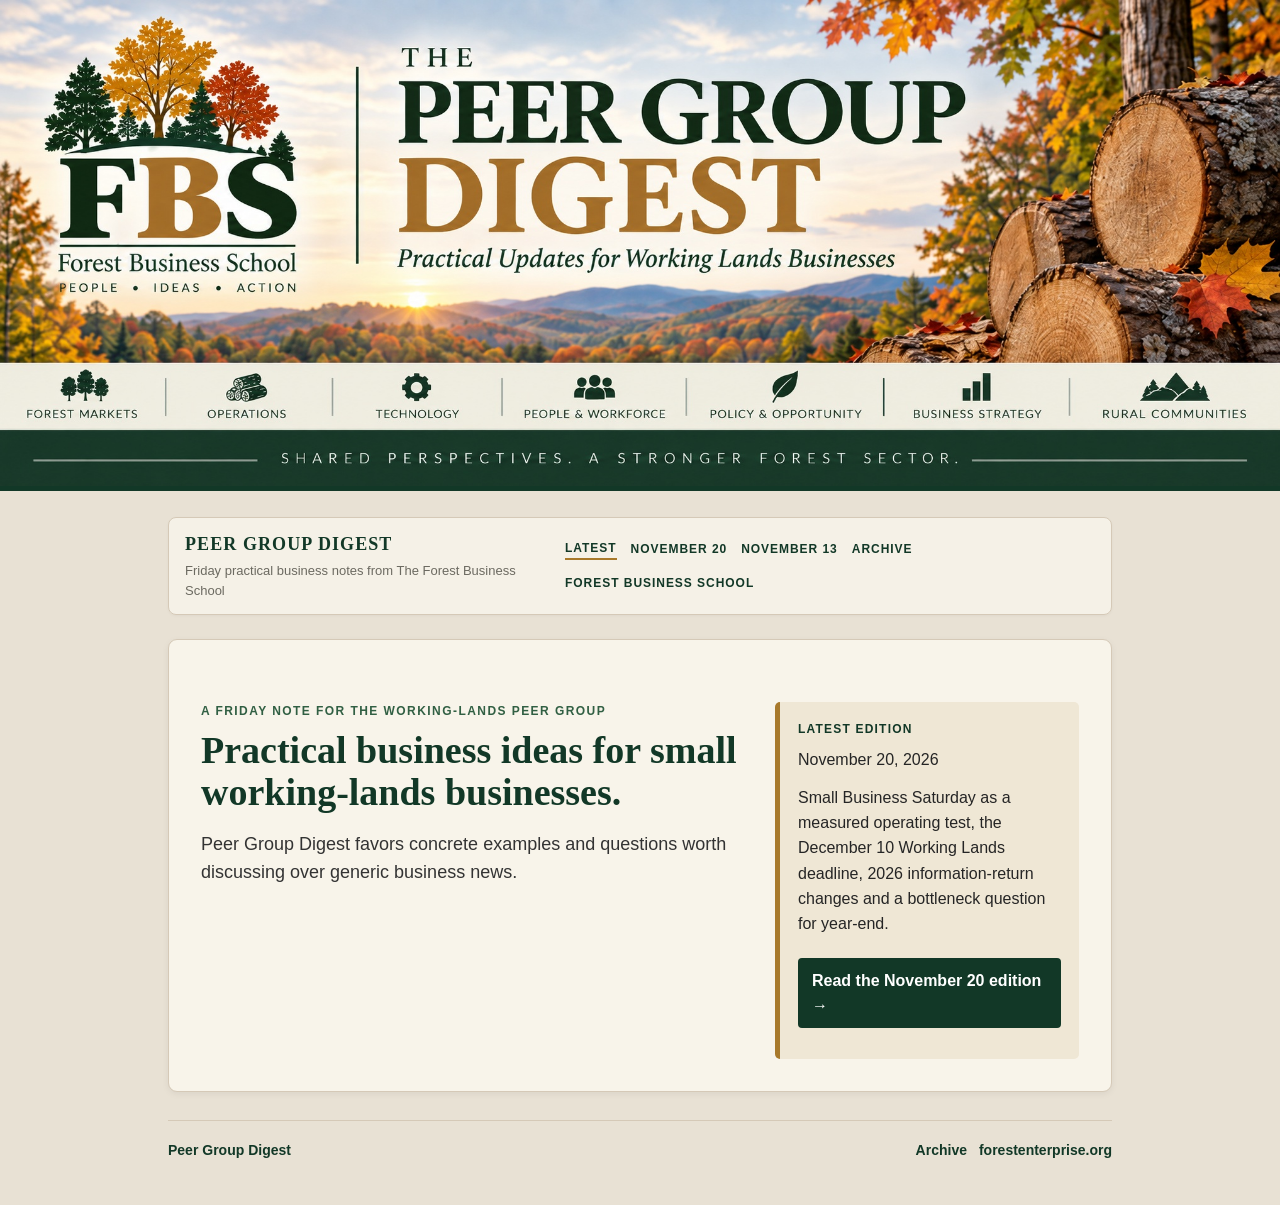
==== commit 3c2cf82d: "Publish Peer Group Digest for November 20, 2026" ====
--- a/index.html
+++ b/index.html
@@ -1 +1 @@
-<!doctype html><html lang="en"><head><meta charset="utf-8"><meta name="viewport" content="width=device-width, initial-scale=1"><title>Peer Group Digest — The Forest Business School</title><meta name="description" content="A Friday practical business digest for Forest Business School peer group members."><link rel="canonical" href="https://peer.vtfbs.com/"><meta name="theme-color" content="#123827"><link rel="stylesheet" href="/assets/styles.css?v=20260911b"></head><body><div class="image-masthead"><img src="/assets/peer-header.jpg?v=20260911" alt="The Peer Group Digest — Forest Business School"></div><div class="page-shell"><header class="site-header"><div class="brand-block"><a class="brand" href="/">Peer Group Digest</a><p class="tagline">Friday practical business notes from The Forest Business School</p></div><nav class="site-nav"><a class="active" href="/">Latest</a><a href="/2026/11/13/">November 13</a><a href="/2026/11/06/">November 6</a><a href="/archive/">Archive</a><a href="https://www.forestenterprise.org">Forest Business School</a></nav></header><main><section class="intro-grid"><div class="intro-copy"><p class="eyebrow">A Friday note for the working-lands peer group</p><h1>Practical business ideas for small working-lands businesses.</h1><p class="dek">Peer Group Digest favors concrete examples and questions worth discussing over generic business news.</p></div><aside class="briefing-note"><p class="briefing-label">Latest edition</p><p>November 13, 2026</p><p>Pricing discipline, the next Working Lands checkpoint, a narrowly eligible forestry R&D deadline, a free cyber-risk session and a payroll-tax reminder.</p><p><a class="button-link" href="/2026/11/13/">Read the November 13 edition →</a></p></aside></section></main><footer class="site-footer"><div><p class="footer-title">Peer Group Digest</p></div><div class="footer-links"><a href="/archive/">Archive</a><a href="https://www.forestenterprise.org">forestenterprise.org</a></div></footer></div></body></html>+<!doctype html><html lang="en"><head><meta charset="utf-8"><meta name="viewport" content="width=device-width, initial-scale=1"><title>Peer Group Digest — The Forest Business School</title><meta name="description" content="A Friday practical business digest for Forest Business School peer group members."><link rel="canonical" href="https://peer.vtfbs.com/"><meta name="theme-color" content="#123827"><link rel="stylesheet" href="/assets/styles.css?v=20260911b"></head><body><div class="image-masthead"><img src="/assets/peer-header.jpg?v=20260911" alt="The Peer Group Digest — Forest Business School"></div><div class="page-shell"><header class="site-header"><div class="brand-block"><a class="brand" href="/">Peer Group Digest</a><p class="tagline">Friday practical business notes from The Forest Business School</p></div><nav class="site-nav"><a class="active" href="/">Latest</a><a href="/2026/11/20/">November 20</a><a href="/2026/11/13/">November 13</a><a href="/archive/">Archive</a><a href="https://www.forestenterprise.org">Forest Business School</a></nav></header><main><section class="intro-grid"><div class="intro-copy"><p class="eyebrow">A Friday note for the working-lands peer group</p><h1>Practical business ideas for small working-lands businesses.</h1><p class="dek">Peer Group Digest favors concrete examples and questions worth discussing over generic business news.</p></div><aside class="briefing-note"><p class="briefing-label">Latest edition</p><p>November 20, 2026</p><p>Small Business Saturday as a measured operating test, the December 10 Working Lands deadline, 2026 information-return changes and a bottleneck question for year-end.</p><p><a class="button-link" href="/2026/11/20/">Read the November 20 edition →</a></p></aside></section></main><footer class="site-footer"><div><p class="footer-title">Peer Group Digest</p></div><div class="footer-links"><a href="/archive/">Archive</a><a href="https://www.forestenterprise.org">forestenterprise.org</a></div></footer></div></body></html>
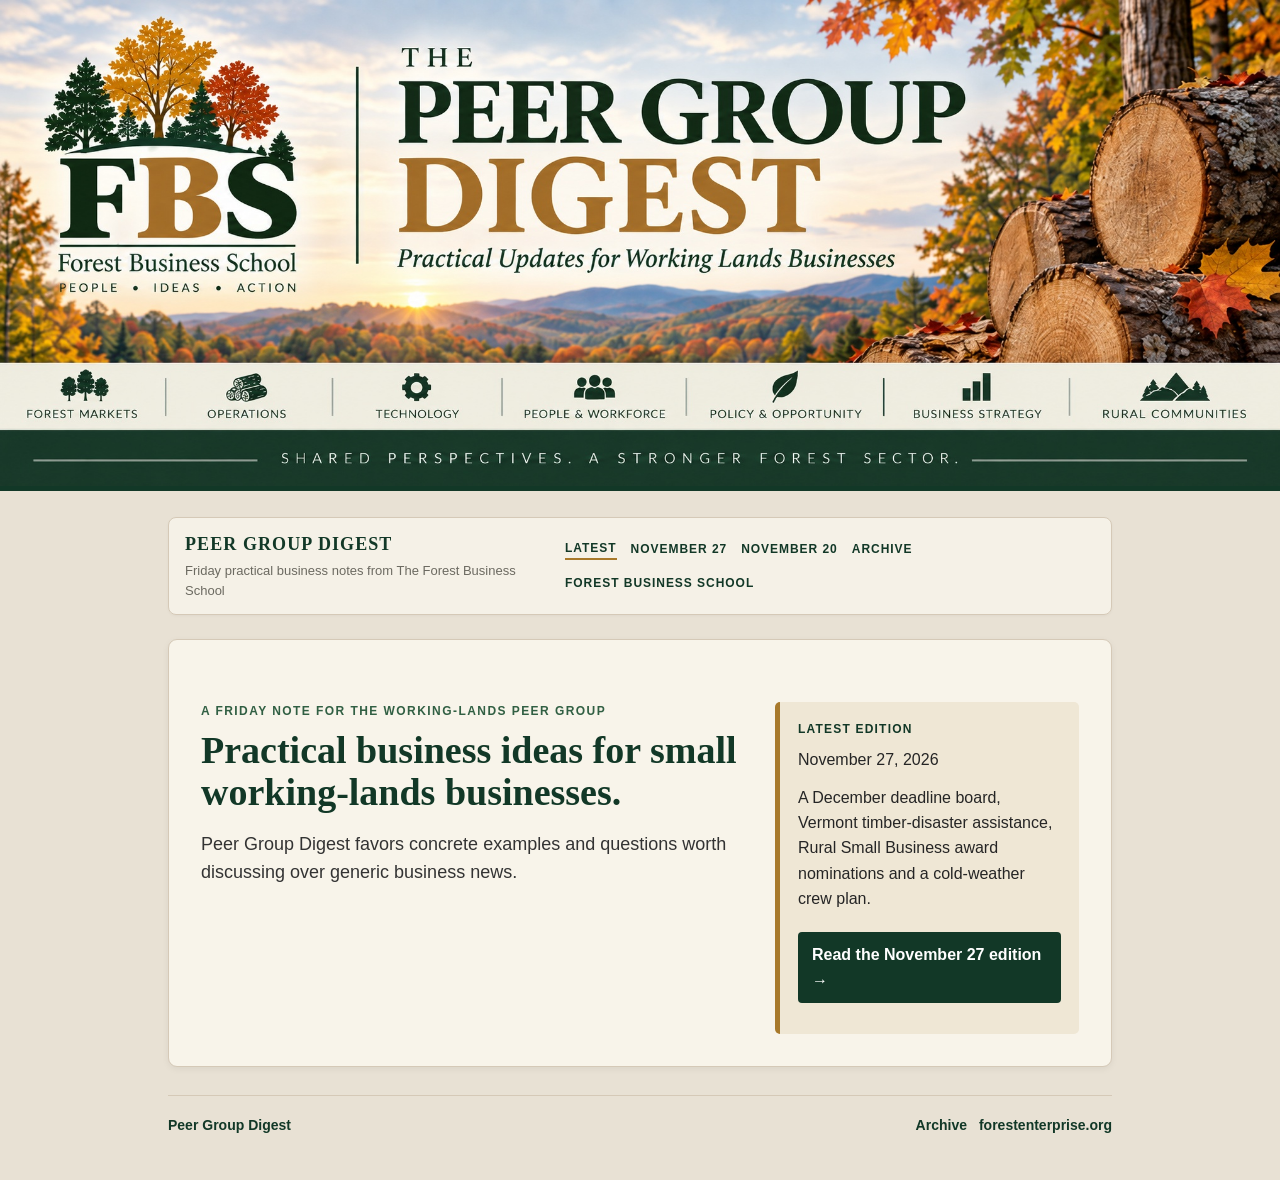
==== commit d626e301: "Publish Peer Group Digest for November 27, 2026" ====
--- a/index.html
+++ b/index.html
@@ -1 +1 @@
-<!doctype html><html lang="en"><head><meta charset="utf-8"><meta name="viewport" content="width=device-width, initial-scale=1"><title>Peer Group Digest — The Forest Business School</title><meta name="description" content="A Friday practical business digest for Forest Business School peer group members."><link rel="canonical" href="https://peer.vtfbs.com/"><meta name="theme-color" content="#123827"><link rel="stylesheet" href="/assets/styles.css?v=20260911b"></head><body><div class="image-masthead"><img src="/assets/peer-header.jpg?v=20260911" alt="The Peer Group Digest — Forest Business School"></div><div class="page-shell"><header class="site-header"><div class="brand-block"><a class="brand" href="/">Peer Group Digest</a><p class="tagline">Friday practical business notes from The Forest Business School</p></div><nav class="site-nav"><a class="active" href="/">Latest</a><a href="/2026/11/20/">November 20</a><a href="/2026/11/13/">November 13</a><a href="/archive/">Archive</a><a href="https://www.forestenterprise.org">Forest Business School</a></nav></header><main><section class="intro-grid"><div class="intro-copy"><p class="eyebrow">A Friday note for the working-lands peer group</p><h1>Practical business ideas for small working-lands businesses.</h1><p class="dek">Peer Group Digest favors concrete examples and questions worth discussing over generic business news.</p></div><aside class="briefing-note"><p class="briefing-label">Latest edition</p><p>November 20, 2026</p><p>Small Business Saturday as a measured operating test, the December 10 Working Lands deadline, 2026 information-return changes and a bottleneck question for year-end.</p><p><a class="button-link" href="/2026/11/20/">Read the November 20 edition →</a></p></aside></section></main><footer class="site-footer"><div><p class="footer-title">Peer Group Digest</p></div><div class="footer-links"><a href="/archive/">Archive</a><a href="https://www.forestenterprise.org">forestenterprise.org</a></div></footer></div></body></html>+<!doctype html><html lang="en"><head><meta charset="utf-8"><meta name="viewport" content="width=device-width, initial-scale=1"><title>Peer Group Digest — The Forest Business School</title><meta name="description" content="A Friday practical business digest for Forest Business School peer group members."><link rel="canonical" href="https://peer.vtfbs.com/"><meta name="theme-color" content="#123827"><link rel="stylesheet" href="/assets/styles.css?v=20260911b"></head><body><div class="image-masthead"><img src="/assets/peer-header.jpg?v=20260911" alt="The Peer Group Digest — Forest Business School"></div><div class="page-shell"><header class="site-header"><div class="brand-block"><a class="brand" href="/">Peer Group Digest</a><p class="tagline">Friday practical business notes from The Forest Business School</p></div><nav class="site-nav"><a class="active" href="/">Latest</a><a href="/2026/11/27/">November 27</a><a href="/2026/11/20/">November 20</a><a href="/archive/">Archive</a><a href="https://www.forestenterprise.org">Forest Business School</a></nav></header><main><section class="intro-grid"><div class="intro-copy"><p class="eyebrow">A Friday note for the working-lands peer group</p><h1>Practical business ideas for small working-lands businesses.</h1><p class="dek">Peer Group Digest favors concrete examples and questions worth discussing over generic business news.</p></div><aside class="briefing-note"><p class="briefing-label">Latest edition</p><p>November 27, 2026</p><p>A December deadline board, Vermont timber-disaster assistance, Rural Small Business award nominations and a cold-weather crew plan.</p><p><a class="button-link" href="/2026/11/27/">Read the November 27 edition →</a></p></aside></section></main><footer class="site-footer"><div><p class="footer-title">Peer Group Digest</p></div><div class="footer-links"><a href="/archive/">Archive</a><a href="https://www.forestenterprise.org">forestenterprise.org</a></div></footer></div></body></html>
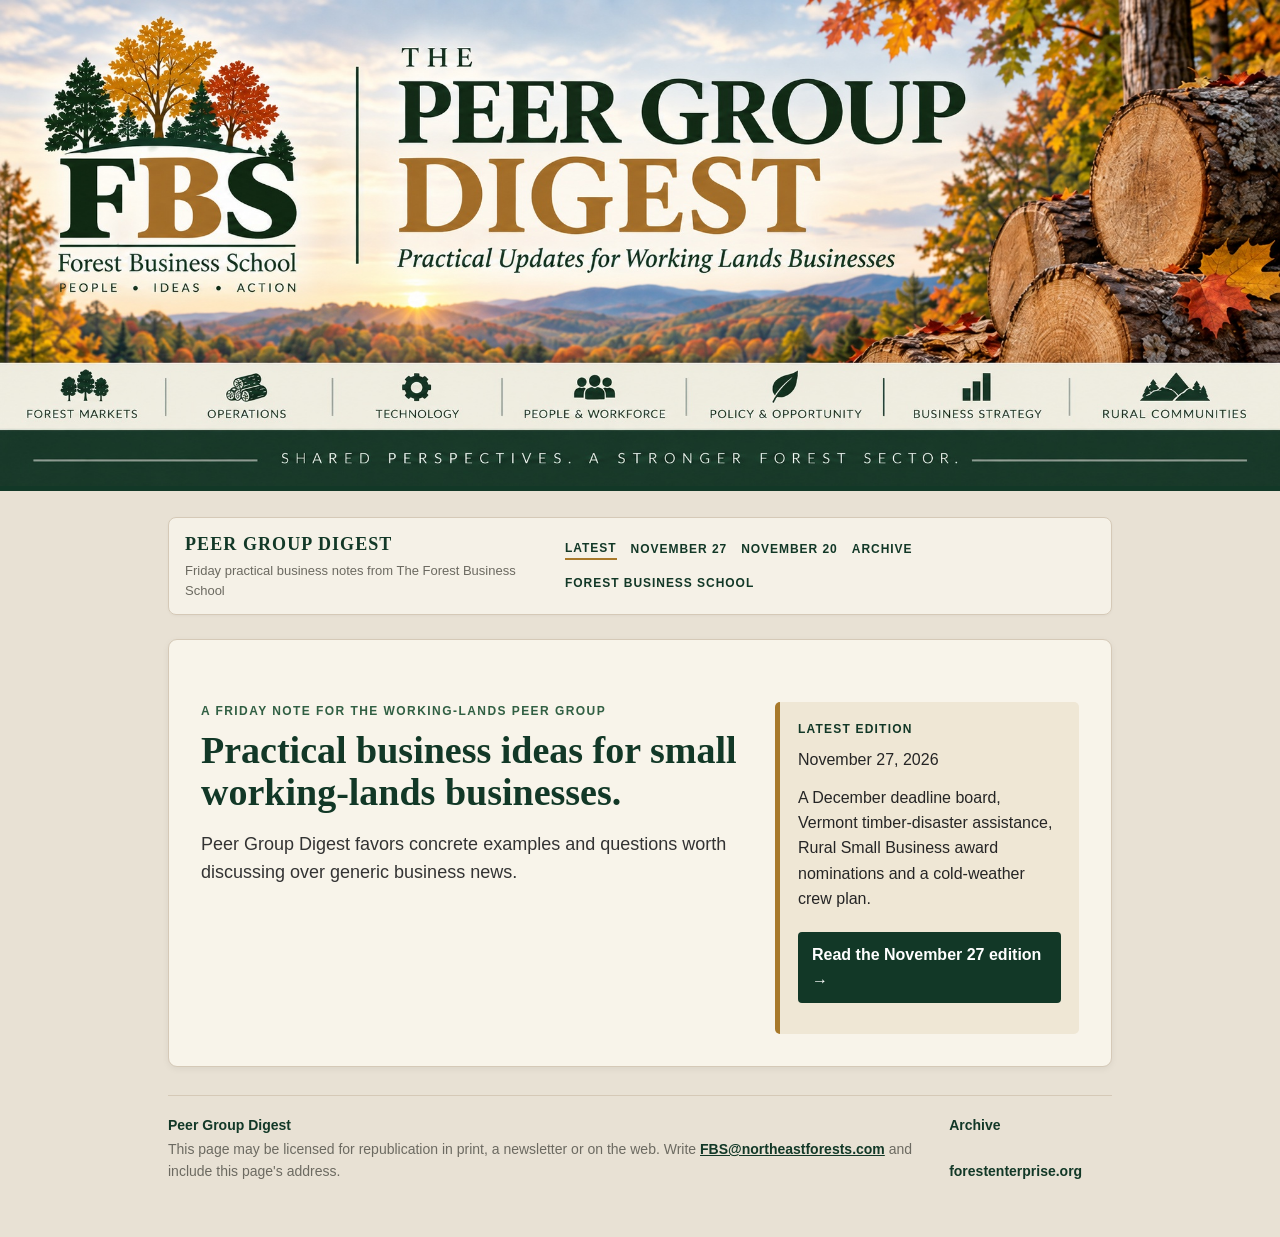
==== commit 9d2c19c8: "Add licensing notice Co-authored-by: loggingchance <loggingchance@users.noreply.github.com>" ====
--- a/index.html
+++ b/index.html
@@ -1 +1 @@
-<!doctype html><html lang="en"><head><meta charset="utf-8"><meta name="viewport" content="width=device-width, initial-scale=1"><title>Peer Group Digest — The Forest Business School</title><meta name="description" content="A Friday practical business digest for Forest Business School peer group members."><link rel="canonical" href="https://peer.vtfbs.com/"><meta name="theme-color" content="#123827"><link rel="stylesheet" href="/assets/styles.css?v=20260911b"></head><body><div class="image-masthead"><img src="/assets/peer-header.jpg?v=20260911" alt="The Peer Group Digest — Forest Business School"></div><div class="page-shell"><header class="site-header"><div class="brand-block"><a class="brand" href="/">Peer Group Digest</a><p class="tagline">Friday practical business notes from The Forest Business School</p></div><nav class="site-nav"><a class="active" href="/">Latest</a><a href="/2026/11/27/">November 27</a><a href="/2026/11/20/">November 20</a><a href="/archive/">Archive</a><a href="https://www.forestenterprise.org">Forest Business School</a></nav></header><main><section class="intro-grid"><div class="intro-copy"><p class="eyebrow">A Friday note for the working-lands peer group</p><h1>Practical business ideas for small working-lands businesses.</h1><p class="dek">Peer Group Digest favors concrete examples and questions worth discussing over generic business news.</p></div><aside class="briefing-note"><p class="briefing-label">Latest edition</p><p>November 27, 2026</p><p>A December deadline board, Vermont timber-disaster assistance, Rural Small Business award nominations and a cold-weather crew plan.</p><p><a class="button-link" href="/2026/11/27/">Read the November 27 edition →</a></p></aside></section></main><footer class="site-footer"><div><p class="footer-title">Peer Group Digest</p></div><div class="footer-links"><a href="/archive/">Archive</a><a href="https://www.forestenterprise.org">forestenterprise.org</a></div></footer></div></body></html>+<!doctype html><html lang="en"><head><meta charset="utf-8"><meta name="viewport" content="width=device-width, initial-scale=1"><title>Peer Group Digest — The Forest Business School</title><meta name="description" content="A Friday practical business digest for Forest Business School peer group members."><link rel="canonical" href="https://peer.vtfbs.com/"><meta name="theme-color" content="#123827"><link rel="stylesheet" href="/assets/styles.css?v=20260911b"></head><body><div class="image-masthead"><img src="/assets/peer-header.jpg?v=20260911" alt="The Peer Group Digest — Forest Business School"></div><div class="page-shell"><header class="site-header"><div class="brand-block"><a class="brand" href="/">Peer Group Digest</a><p class="tagline">Friday practical business notes from The Forest Business School</p></div><nav class="site-nav"><a class="active" href="/">Latest</a><a href="/2026/11/27/">November 27</a><a href="/2026/11/20/">November 20</a><a href="/archive/">Archive</a><a href="https://www.forestenterprise.org">Forest Business School</a></nav></header><main><section class="intro-grid"><div class="intro-copy"><p class="eyebrow">A Friday note for the working-lands peer group</p><h1>Practical business ideas for small working-lands businesses.</h1><p class="dek">Peer Group Digest favors concrete examples and questions worth discussing over generic business news.</p></div><aside class="briefing-note"><p class="briefing-label">Latest edition</p><p>November 27, 2026</p><p>A December deadline board, Vermont timber-disaster assistance, Rural Small Business award nominations and a cold-weather crew plan.</p><p><a class="button-link" href="/2026/11/27/">Read the November 27 edition →</a></p></aside></section></main><footer class="site-footer"><div><p class="footer-title">Peer Group Digest</p><p>This page may be licensed for republication in print, a newsletter or on the web. Write <a href="mailto:FBS@northeastforests.com">FBS@northeastforests.com</a> and include this page's address.</p></div><div class="footer-links"><a href="/archive/">Archive</a><a href="https://www.forestenterprise.org">forestenterprise.org</a></div></footer></div></body></html>
